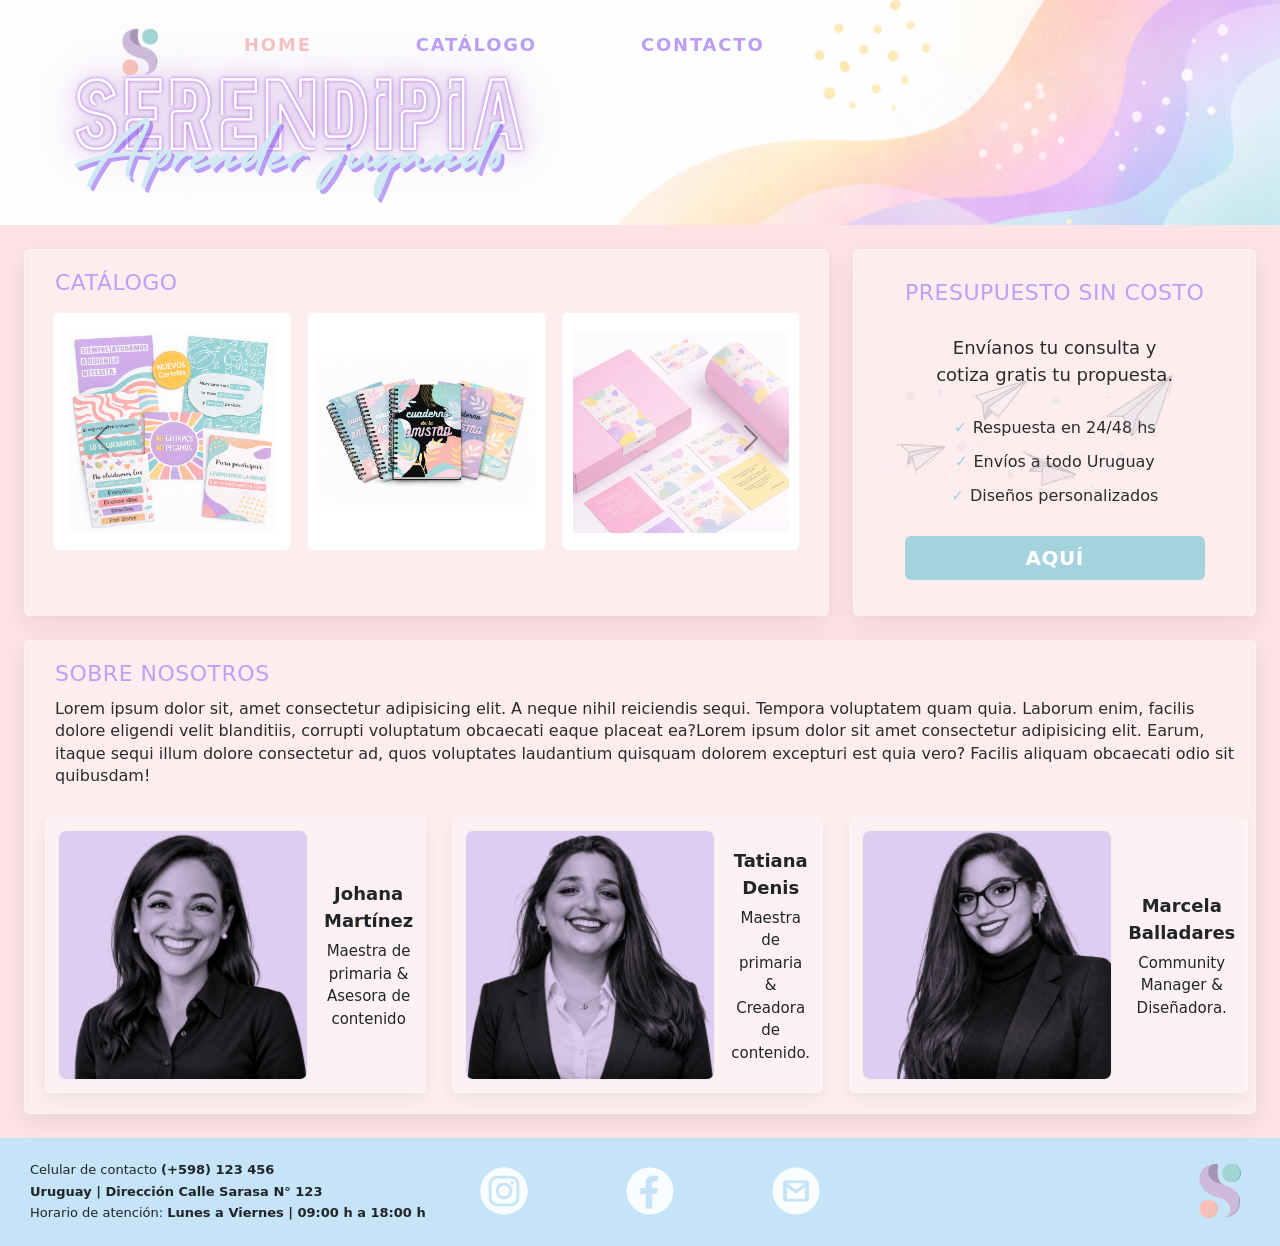
==== index.html @ 5f16ae6e "Primer commit - Index completo" ====
<!DOCTYPE html>
<html lang="es">

<head>
    <meta charset="UTF-8">
    <meta name="viewport" content="width=device-width, initial-scale=1.0">
    <title>Serendipia | Home</title>

    <!-- LINK CSS -->
    <link rel="stylesheet" href="./css/styles.css">

    <!-- BOOSTRAP CSS -->
    <link href="https://cdn.jsdelivr.net/npm/bootstrap@5.3.2/dist/css/bootstrap.min.css" rel="stylesheet">

</head>

<body>
    <!-- HEADER -->
    <header class="header">

        <!-- LOGO + MENU DE NAVEGACIÓN -->
        <div class="header__bar">
            <a class="header__brand" href="index.html">
                <img class="header__logo" src="./img/logoserendipiacolor.png" alt="Logo de Serendipia a color">
            </a>

            <nav class="nav">
                <ul class="nav__list">
                    <li class="nav__item">
                        <a class="nav__link nav__link--active" href="index.html">Home</a>
                    </li>
                    <li class="nav__item">
                        <a class="nav__link" href="./pages/catalogo.html">Catálogo</a>
                    </li>
                    <li class="nav__item">
                        <a class="nav__link" href="./pages/contacto.html">Contacto</a>
                    </li>
                </ul>
            </nav>
        </div>

        <!-- BANNER -->
        <section class="banner">
            <img src="./img/bannerserendipia.png" alt="Imagen de encabezado de Serendipia">
        </section>

    </header>

    <!-- MAIN -->
    <main class="main">

        <!-- SECCIONES HOME -->
        <section class="homeGrid">

            <!-- SECCION 1 - CATALOGO -->
            <section class="card card--catalogo" aria-label="Catálogo">
                <h2 class="card__title">Catálogo</h2>

                <!-- CAROUSEL BOOTSTRAP -->
                <div id="catalogoCarousel" class="carousel slide" data-bs-ride="carousel">

                    <!-- INDICADORES SLIDES -->
                    <div class="carousel-indicators">
                        <button type="button" data-bs-target="#catalogoCarousel" data-bs-slide-to="0" class="active"
                            aria-current="true" aria-label="Slide 1"></button>
                        <button type="button" data-bs-target="#catalogoCarousel" data-bs-slide-to="1"
                            aria-label="Slide 2"></button>
                    </div>

                    <!-- SLIDES -->
                    <div class="carousel-inner">

                        <!-- SLIDE 1 -->
                        <div class="carousel-item active">
                            <div class="row g-3">
                                <div class="col-12 col-md-4">
                                    <div class="catalogoCard">
                                        <img src="./img/productocarteles.png" class="catalogoCard__img"
                                            alt="Carteles reglas del salón">
                                    </div>
                                </div>

                                <div class="col-12 col-md-4">
                                    <div class="catalogoCard">
                                        <img src="./img/productocuadernos.png" class="catalogoCard__img"
                                            alt="Cuadernos de la amistad">
                                    </div>
                                </div>

                                <div class="col-12 col-md-4">
                                    <div class="catalogoCard">
                                        <img src="./img/productopapeleria.png" class="catalogoCard__img"
                                            alt="Papelería personalizada">
                                    </div>
                                </div>
                            </div>
                        </div>

                        <!-- SLIDE 2 -->
                        <div class="carousel-item">
                            <div class="row g-3">
                                <div class="col-12 col-md-4">
                                    <div class="catalogoCard">
                                        <img src="./img/productoalcancia.png" class="catalogoCard__img"
                                            alt="Alcancías personalizadas">
                                    </div>
                                </div>

                                <div class="col-12 col-md-4">
                                    <div class="catalogoCard">
                                        <img src="./img/productodomino.png" class="catalogoCard__img"
                                            alt="Dominó de fracciones">
                                    </div>
                                </div>

                                <div class="col-12 col-md-4">
                                    <div class="catalogoCard">
                                        <img src="./img/productoplanner.png" class="catalogoCard__img"
                                            alt="Planner semanal personalizado">
                                    </div>
                                </div>
                            </div>
                        </div>

                    </div>

                    <!-- FLECHAS -->
                    <button class="carousel-control-prev" type="button" data-bs-target="#catalogoCarousel"
                        data-bs-slide="prev">
                        <span class="carousel-control-prev-icon" aria-hidden="true"></span>
                        <span class="visually-hidden">Anterior</span>
                    </button>

                    <button class="carousel-control-next" type="button" data-bs-target="#catalogoCarousel"
                        data-bs-slide="next">
                        <span class="carousel-control-next-icon" aria-hidden="true"></span>
                        <span class="visually-hidden">Siguiente</span>
                    </button>

                </div>
            </section>

            <!-- SECCION 2 - PRESUPUESTO -->
            <section class="card card--presupuesto" aria-label="Presupuesto sin costo">
                <!-- TITULO DE SECTION Y PRIMER TEXTO -->
                <h2 class="card__title card__title--center">Presupuesto sin costo</h2>
                <p class="presupuesto__text">
                    Envíanos tu consulta y<br> cotiza gratis tu propuesta.
                </p>
                <!-- CHECKLIST DE BENEFICIOS -->
                <ul class="presupuesto__beneficios">
                    <li>Respuesta en 24/48 hs</li>
                    <li>Envíos a todo Uruguay</li>
                    <li>Diseños personalizados</li>
                </ul>

                <a class="btnCard" href="#">AQUÍ</a>
            </section>

            <!-- SECCION 3 - SOBRE NOSOTROS -->
            <section class="card card--sobre" aria-label="Sobre Nosotros">
                <h2 class="card__title">Sobre nosotros</h2>

                <p class="sobre__text">
                    Lorem ipsum dolor sit, amet consectetur adipisicing elit. A neque nihil reiciendis sequi. Tempora voluptatem quam quia. Laborum enim, facilis dolore eligendi velit blanditiis, corrupti voluptatum obcaecati eaque placeat ea?Lorem ipsum dolor sit amet consectetur adipisicing elit. Earum, itaque sequi illum dolore consectetur ad, quos voluptates laudantium quisquam dolorem excepturi est quia vero? Facilis aliquam obcaecati odio sit quibusdam!
                </p>

                <div class="team">

                    <!-- CARD PERSONA N° 1 -->
                    <article class="team__member">
                        <div class="team__top">
                            <div class="team__photo">
                                <img class="team__img" src="./img/foto-joha-color.png" alt="Foto Johana Martínez">
                            </div>
                            <div class="team__info">
                                <div class="team__name">Johana Martínez</div>

                                <div class="team__bio">
                                    Maestra de primaria &<br>Asesora de contenido
                                </div>
                            </div>
                        </div>

                    </article>


                    <!-- CARD PERSONA N° 2 -->
                    <article class="team__member">
                        <div class="team__top">
                            <div class="team__photo">
                                <img class="team__img" src="./img/foto-tati-color.png" alt="Foto Tatiana Denis">
                            </div>
                            <div class="team__info">
                                <div class="team__name">Tatiana Denis</div>
                                <div class="team__bio">
                                    Maestra de primaria &<br>Creadora de contenido.
                                </div>
                            </div>

                        </div>


                    </article>

                    <!-- CARD PERSONA N° 3 -->
                    <article class="team__member">
                        <div class="team__top">
                            <div class="team__photo">
                                <img class="team__img" src="./img/foto-marce-color.png" alt="Foto Marcela Balladares">
                            </div>
                            <div class="team__info">
                                <div class="team__name">Marcela Balladares</div>
                                <div class="team__bio">
                                    Community Manager &<br>Diseñadora.
                                </div>
                            </div>

                        </div>


                    </article>

                </div>
            </section>

        </section>
    </main>

    <!-- FOOTER -->

    <footer class="footer">
        <div class="footer__box">

            <!-- INFO -->
            <div class="footer__info">
                <p class="footer__line">Celular de contacto <strong>(+598) 123 456</strong></p>
                <p class="footer__line"><strong>Uruguay | Dirección Calle Sarasa N° 123</strong></p>
                <p class="footer__line">Horario de atención: <strong>Lunes a Viernes | 09:00 h a 18:00 h</strong></p>
            </div>

            <!-- LOGOS REDES (CENTRO) -->
            <div class="footer__social" aria-label="Redes sociales">
                <!-- INSTAGRAM -->
                <a class="footer__icon" href="https://www.instagram.com/serendipia_art.uy/?hl=es-la" target="_blank" aria-label="Instagram">
                    <img src="./img/logoredes-ig.png" alt="Instagram">
                </a>
                <!-- FACEBOOK -->
                <a class="footer__icon" href="https://www.facebook.com/profile.php?id=61572927813708&locale=es_LA" target="_blank" aria-label="Facebook">
                    <img src="./img/logoredes-fb.png" alt="Facebook">
                </a>
                <!--EMAIL -->
                <a class="footer__icon" href="https://accounts.google.com/v3/signin/identifier?continue=https%3A%2F%2Fmail.google.com%2Fmail%2Fu%2F0%2F&dsh=S-534827807%3A1772737593912787&emr=1&followup=https%3A%2F%2Fmail.google.com%2Fmail%2Fu%2F0%2F&ifkv=ASfE1-oh9R4bppo8j1NmPG-FbDMNKpvaKEikH_8S3-Yq4ZZQvi3bvS82tOVkE8B-ut_WA383IE6o&osid=1&passive=1209600&service=mail&flowName=GlifWebSignIn&flowEntry=ServiceLogin" target="_blank" aria-label="Email">
                    <img src="./img/logoredes-mail.png" alt="Email">
                </a>
            </div>

            <!-- LOGO AL HOME -->
            <a class="footer__home" href="index.html" aria-label="Volver al inicio">
                <img src="./img/logoserendipiacolor.png" alt="Logo de Serendipia">
            </a>

        </div>
    </footer>

    <!-- BOOSTRAP SCRIPT JS-->
    <script src="https://cdn.jsdelivr.net/npm/bootstrap@5.3.2/dist/js/bootstrap.bundle.min.js"></script>
</body>

</html>
---- css/styles.css ----
/* RESET */
* {
  margin: 0;
  padding: 0;
  box-sizing: border-box;
}

/* ------------------------------------------- */
/* HEADER */

.header {
  position: relative;
}

.header__bar {
  position: absolute;
  top: 22px;
  left: 110px;
  z-index: 10;
  background: transparent;
  height: auto;
  padding: 0;
  display: flex;
  align-items: center;
  gap: 40px;
}

/* LOGO */
.header__logo {
  width: 60px;
  height: 60px;
  object-fit: contain;
  display: block;
  transition: transform .2s ease;
}

.header__logo:hover {
  transform: translateY(-2px)
}

/* NAV */
.nav__list {
  list-style: none;
  display: flex;
  align-items: center;
  gap: 100px;
}

.nav__link {
  color: #bb9df4;
  text-decoration: none;
  text-transform: uppercase;
  font-size: 18px;
  font-weight: 750;
  letter-spacing: 0.1em;
  padding: 6px 2px;
}

.nav__link:hover {
  color: #d0e9f3;
}

.nav__link:focus-visible {
  outline: 2px solid #ffffff;
  outline-offset: 4px;
}

.nav__link--active {
  color: #f4c1c1;
}

/* BANNER */
.banner img {
  width: 100%;
  object-fit: contain;
}

/* ------------------------------------------- */
/* MAIN */

.main {
  background: #fde3e6;
  padding: 24px;
}

/* GRID PRINCIPAL (HOME) */
.homeGrid {
  display: grid;
  grid-template-columns: 2fr 1fr;
  grid-template-areas:
    "catalogo presupuesto"
    "sobre    sobre";
  gap: 24px;
  align-items: stretch;
}

/* CARDS */
.homeGrid .card {
  display: flex;
  flex-direction: column;
  background: rgba(255, 255, 255, 0.35);
  backdrop-filter: blur(8px);
  border: 1px solid rgba(255, 255, 255, 0.4);
  border-radius: 6px;
  padding: 20px;
  box-shadow: 0 8px 24px rgba(0, 0, 0, 0.08);
  transition: transform .2s ease, box-shadow .2s ease;
}

.homeGrid .card:hover {
  transform: translateY(-4px);
  box-shadow: 0 12px 28px rgba(0, 0, 0, 0.12);
}

/* AREAS DEL GRID */
.card--catalogo {
  grid-area: catalogo;
}

.card--presupuesto {
  grid-area: presupuesto;
}

.card--sobre {
  grid-area: sobre;
}

/* TITULOS */
.card__title {
  margin: 0;
  padding-left: 10px;
  padding-bottom: 10px;
  min-height: 28px;
  font-size: 22px;
  letter-spacing: 0.5px;
  color: #bd9ff5;
  text-transform: uppercase;
}

.card__title--center {
  text-align: center;
  padding-left: 0;
}

/* ------------------------------------------- */
/* SECCION CATALOGO */

.card--catalogo .carousel {
  padding: 6px 8px 18px;
}

/* CARD BLANCA DE CADA PRODUCTO */
.catalogoCard {
  background: #ffffff;
  border: 1px solid rgba(155, 109, 109, 0.08);
  border-radius: 6px;
  aspect-ratio: 1/1;
  padding: 10px;
  overflow: hidden;
  display: flex;
  align-items: center;
  justify-content: center;
}

.catalogoCard__img {
  width: 100%;
  height: 100%;
  object-fit: contain;
  display: block;
}

/* FLECHAS */
.card--catalogo .carousel-control-prev-icon,
.card--catalogo .carousel-control-next-icon {
  filter: invert(1) grayscale(1);
  opacity: 0.85;
}

/* ------------------------------------------- */
/* SECCION PRESUPUESTO */

/* CONTENEDOR "CARD" PRESUPUESTO */
.card--presupuesto {
  position: relative;
  padding-top: 28px;
  padding-bottom: 28px;
  display: flex;
  flex-direction: column;
  justify-content: space-between;
  align-items: center;
  gap: 18px;
  overflow: hidden;
  z-index: 1;
}

.card--presupuesto::before {
  content: "";
  position: absolute;
  inset: 0;
  background-image: url("../img/planes-presupuesto.png");
  background-repeat: no-repeat;
  background-position: center;
  background-size: 120%;
  opacity: 0.2;
  z-index: 0;
  margin-right: 80px;
}

/* TITULO PRESUPUESTO */
.card--presupuesto .card__title {
  max-width: 300px;
  margin-top: 10px;
}

/* TEXTO PRINCIPAL (p) */
.presupuesto__text {
  text-align: center;
  margin: 0;
  font-size: 18px;
  color: #2b2b2b;
  max-width: 300px;
}

/* BOTÓN "AQUI" */
.btnCard {
  display: flex;
  align-items: center;
  justify-content: center;
  width: 300px;
  max-width: 100%;
  height: 44px;
  margin-bottom: 15px;
  background: #a4d2dd;
  color: #ffffff;
  text-decoration: none;
  border-radius: 6px;
  font-weight: 750;
  font-size: 20px;
  letter-spacing: 0.5px;
}

/* CHECKLIST DE BENEFICIOS */
.presupuesto__beneficios {
  list-style: none;
  padding: 0;
  margin: 0;
  text-align: center;
  max-width: 300px;
}

.presupuesto__beneficios li {
  margin: 10px 0;
  font-size: 16px;
  color: #2b2b2b;
}

.presupuesto__beneficios li::before {
  content: "✓ ";
  color: #a4d2dd;
  font-weight: 800;
}
/* ------------------------------------------- */
/* SECCION SOBRE NOSOTROS */

.sobre__text {
  margin: 0 0 18px 10px;
  color: #2b2b2b;
  line-height: 1.4;
}

.team {
  display: grid;
  grid-template-columns: repeat(3, 1fr);
  gap: 26px;
  margin-top: 12px;
}

.team__member {
  display: grid;
  gap: 10px;
  padding: 12px;
  border-radius: 6px;
  background: rgba(255, 255, 255, 0.25);
  border: 1px solid rgba(255, 255, 255, 0.35);
  box-shadow: 0 6px 16px rgba(0, 0, 0, 0.06) ;
}

/* FILA SUPERIOR */
.team__top {
  display: grid;
  grid-template-columns: 250px 1fr;
  gap: 16px;
  align-items: center;
}

/* CONTENEDOR IMG */
.team__photo {
  width: 250px;
  aspect-ratio: 1 / 1;
  background: rgba(255, 255, 255, 0.85);
  border: 1px solid rgba(0, 0, 0, 0.06);
  border-radius: 8px;
  overflow: hidden;
}

/* IMAGEN */
.team__img {
  width: 100%;
  height: 100%;
  object-fit: cover;
  display: block;
  filter: grayscale(20%);
}

/* CONTENEDOR TEXTOS */
.team__info {
  display: flex;
  flex-direction: column;
  gap: 6px;
}

/* NOMBRE */
.team__name {
  font-size: 18px;
  font-weight: 600;
  text-align:center;
}

/* BIO */
.team__bio {
  font-size: 15px;
  font-weight: 400;
  text-align: center;
}
/* ------------------------------------------- */
/* FOOTER */

.footer{
  background: #c5e4f7;
  padding: 18px 10px 20px;
}

.footer__box {
  margin-left: 20px;
  display: grid;
  grid-template-columns: 1fr auto 1fr;
  align-items: center;
  gap: 20px;
}

/* INFO */
.footer__info{
  justify-self: start;
  display: grid;
  gap: 2px;
  text-align: left;
}

.footer__line{
  margin: 0;
  font-size: 13px;
}

/* REDES */
.footer__social{
  justify-self: center;
  display: flex;
  align-items: center;
  gap: 100px;
}

/* ICONOS DE REDES */
.footer__icon{
  width: 46px;
  height: 46px;
  display: inline-flex;
  align-items: center;
  justify-content: center;
  border-radius: 10px;
  background: transparent;
  transition: transform .2s ease, box-shadow .2s ease;
}

.footer__icon img{
  width: 90px;
  height: 90px;
  object-fit: contain;
  display: block;
  opacity: 0.9;
}

.footer__icon:hover{
  transform: translateY(-2px);
}

/* LOGO SERENDIPIA HOME EN FOOTER */
.footer__home{
  justify-self: end;
  margin-right: 15px;
  display: inline-flex;
  transition: transform .2s ease;
}

.footer__home img{
  width: 70px;
  height: 70px;
  object-fit: contain;
  display: block;
}

.footer__home:hover{
  transform: translateY(-2px);
}

/* ------------------------------------------- */
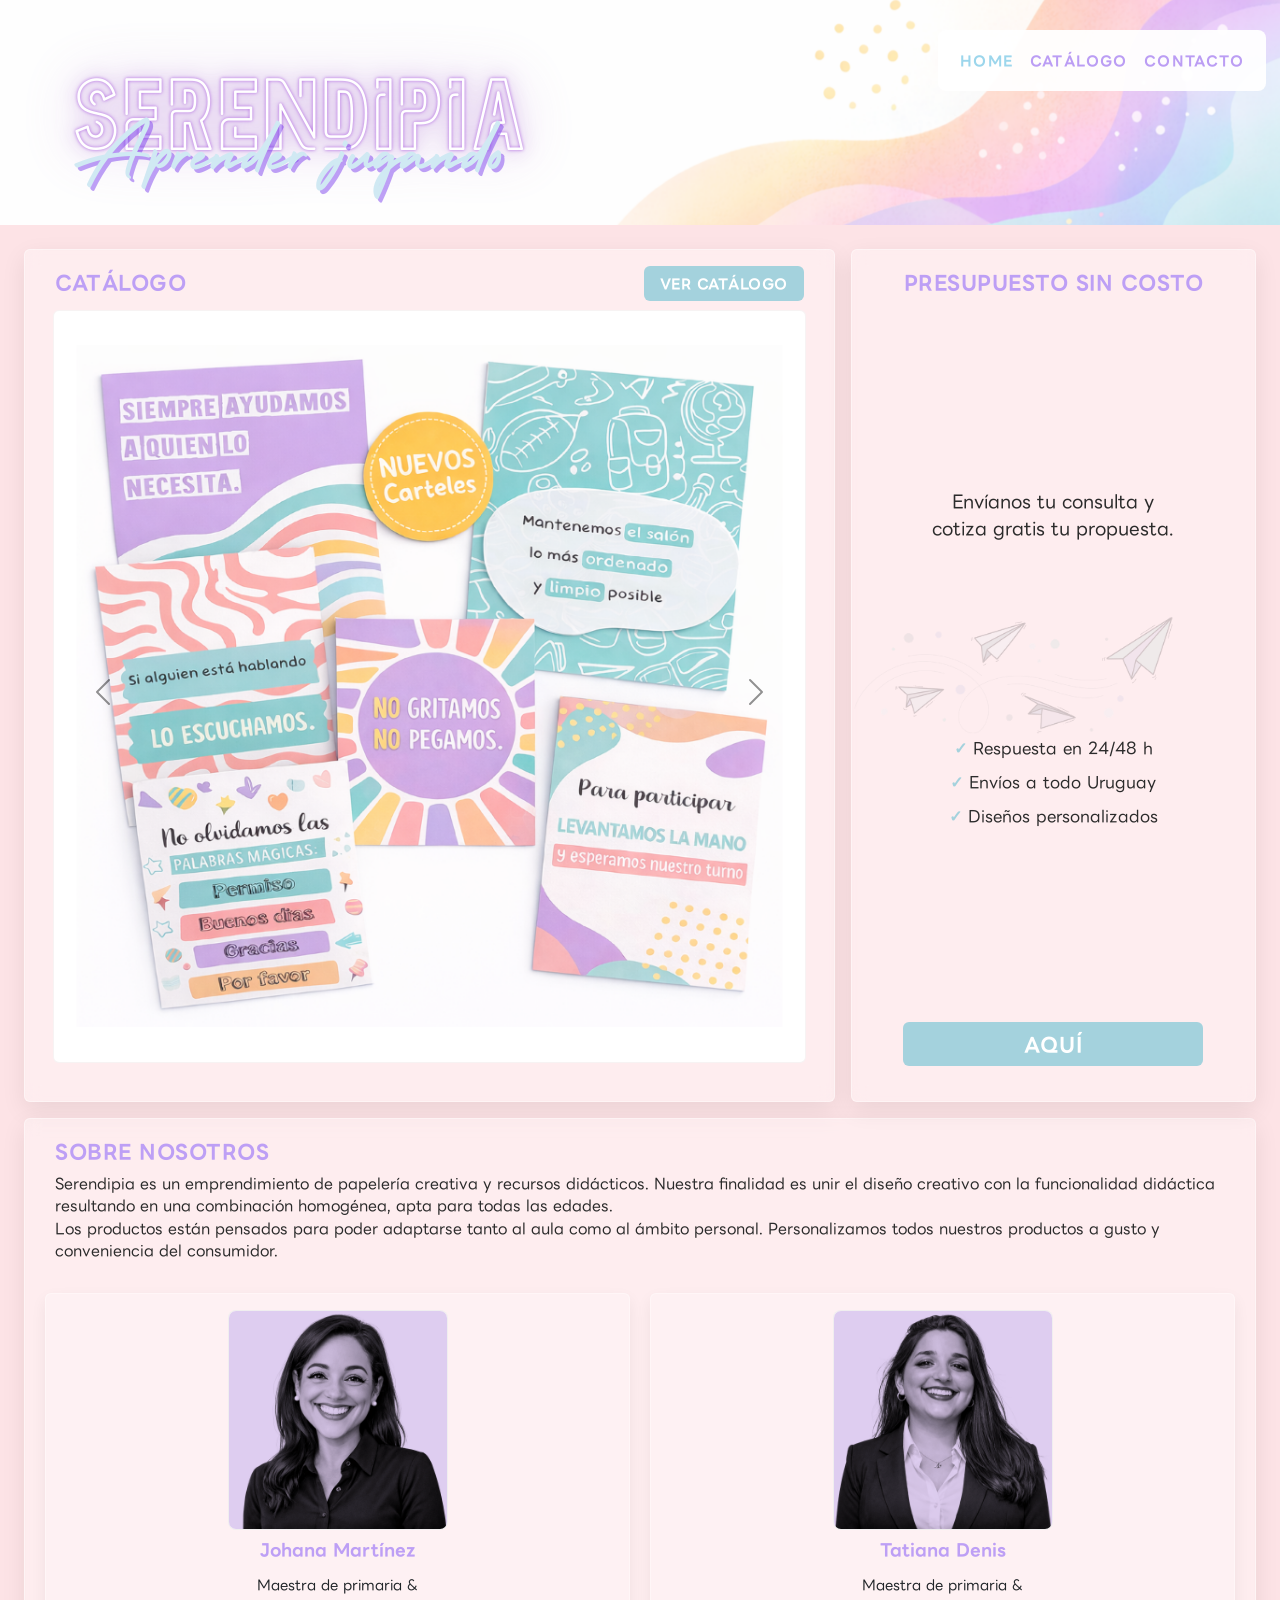
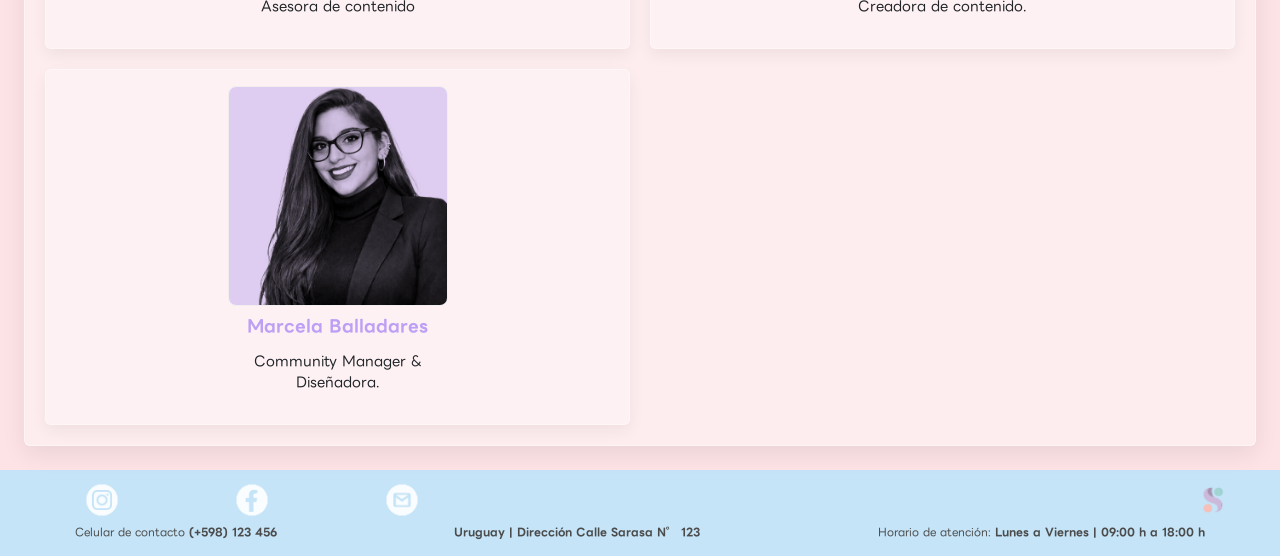
==== commit f261490c: "avance pre entrega 2 - responsive pendiente de ajustes mobile" ====
--- a/index.html
+++ b/index.html
@@ -12,35 +12,53 @@
     <!-- BOOSTRAP CSS -->
     <link href="https://cdn.jsdelivr.net/npm/bootstrap@5.3.2/dist/css/bootstrap.min.css" rel="stylesheet">
 
+    <!-- LINK FUENTE PERSONALIZADA -->
+    <link rel="preconnect" href="https://fonts.googleapis.com">
+    <link rel="preconnect" href="https://fonts.gstatic.com" crossorigin>
+    <link href="https://fonts.googleapis.com/css2?family=LINE+Seed+JP:wght@100;400;700;800&display=swap"
+        rel="stylesheet">
+
 </head>
 
 <body>
     <!-- HEADER -->
     <header class="header">
 
-        <!-- LOGO + MENU DE NAVEGACIÓN -->
+        <!-- LOGO + MENU DE NAVEGACIÓN (BOOTSTRAP) -->
         <div class="header__bar">
             <a class="header__brand" href="index.html">
                 <img class="header__logo" src="./img/logoserendipiacolor.png" alt="Logo de Serendipia a color">
             </a>
 
-            <nav class="nav">
-                <ul class="nav__list">
-                    <li class="nav__item">
-                        <a class="nav__link nav__link--active" href="index.html">Home</a>
-                    </li>
-                    <li class="nav__item">
-                        <a class="nav__link" href="./pages/catalogo.html">Catálogo</a>
-                    </li>
-                    <li class="nav__item">
-                        <a class="nav__link" href="./pages/contacto.html">Contacto</a>
-                    </li>
-                </ul>
+            <nav class="navbar navbar-expand-lg header__navbar">
+                <div class="container-fluid header__navWrap">
+                    <button class="navbar-toggler header__toggler" type="button" data-bs-toggle="collapse"
+                        data-bs-target="#mainNav" aria-controls="mainNav" aria-expanded="false"
+                        aria-label="Abrir menú de navegación">
+                        <span class="navbar-toggler-icon"></span>
+                    </button>
+
+                    <div class="collapse navbar-collapse header__collapse" id="mainNav">
+                        <ul class="navbar-nav ms-auto header__menu">
+                            <li class="nav-item">
+                                <a id="activeLink" class="nav-link active header__link" aria-current="Home"
+                                    href="index.html">Home</a>
+                            </li>
+                            <li class="nav-item">
+                                <a class="nav-link header__link" href="./pages/catalogo.html">Catálogo</a>
+                            </li>
+                            <li class="nav-item">
+                                <a class="nav-link header__link" href="./pages/contacto.html">Contacto</a>
+                            </li>
+                        </ul>
+                    </div>
+                </div>
             </nav>
         </div>
 
         <!-- BANNER -->
         <section class="banner">
+            <h1 class="visually-hidden">Serendipia - Papelería creativa y recursos didácticos</h1>
             <img src="./img/bannerserendipia.png" alt="Imagen de encabezado de Serendipia">
         </section>
 
@@ -53,7 +71,7 @@
         <section class="homeGrid">
 
             <!-- SECCION 1 - CATALOGO -->
-            <section class="card card--catalogo" aria-label="Catálogo">
+            <div class="card card--catalogo" aria-label="Catálogo">
                 <h2 class="card__title">Catálogo</h2>
 
                 <!-- CAROUSEL BOOTSTRAP -->
@@ -138,10 +156,13 @@
                     </button>
 
                 </div>
-            </section>
+
+                <!-- BTN "VER CATALOGO" -->
+                <a id="btnCatalogo" class="btnCard btnCard--catalogo" href="pages/catalogo.html">VER CATÁLOGO</a>
+            </div>
 
             <!-- SECCION 2 - PRESUPUESTO -->
-            <section class="card card--presupuesto" aria-label="Presupuesto sin costo">
+            <div class="card card--presupuesto" aria-label="Presupuesto sin costo">
                 <!-- TITULO DE SECTION Y PRIMER TEXTO -->
                 <h2 class="card__title card__title--center">Presupuesto sin costo</h2>
                 <p class="presupuesto__text">
@@ -149,20 +170,23 @@
                 </p>
                 <!-- CHECKLIST DE BENEFICIOS -->
                 <ul class="presupuesto__beneficios">
-                    <li>Respuesta en 24/48 hs</li>
+                    <li>Respuesta en 24/48 h</li>
                     <li>Envíos a todo Uruguay</li>
                     <li>Diseños personalizados</li>
                 </ul>
 
-                <a class="btnCard" href="#">AQUÍ</a>
-            </section>
+                <a class="btnCard" href="./pages/contacto.html">AQUÍ</a>
+            </div>
 
             <!-- SECCION 3 - SOBRE NOSOTROS -->
-            <section class="card card--sobre" aria-label="Sobre Nosotros">
+            <div class="card card--sobre" aria-label="Sobre Nosotros">
                 <h2 class="card__title">Sobre nosotros</h2>
 
                 <p class="sobre__text">
-                    Lorem ipsum dolor sit, amet consectetur adipisicing elit. A neque nihil reiciendis sequi. Tempora voluptatem quam quia. Laborum enim, facilis dolore eligendi velit blanditiis, corrupti voluptatum obcaecati eaque placeat ea?Lorem ipsum dolor sit amet consectetur adipisicing elit. Earum, itaque sequi illum dolore consectetur ad, quos voluptates laudantium quisquam dolorem excepturi est quia vero? Facilis aliquam obcaecati odio sit quibusdam!
+                    Serendipia es un emprendimiento de papelería creativa y recursos didácticos. Nuestra finalidad es
+                    unir el diseño creativo con la funcionalidad didáctica resultando en una combinación homogénea, apta
+                    para todas las edades.<br> Los productos están pensados para poder adaptarse tanto al aula como al
+                    ámbito personal. Personalizamos todos nuestros productos a gusto y conveniencia del consumidor.
                 </p>
 
                 <div class="team">
@@ -171,17 +195,15 @@
                     <article class="team__member">
                         <div class="team__top">
                             <div class="team__photo">
-                                <img class="team__img" src="./img/foto-joha-color.png" alt="Foto Johana Martínez">
+                                <img class="team__img" src="./img/foto-joha-color.png"
+                                    alt="Foto retrato de Johana Martínez">
                             </div>
                             <div class="team__info">
-                                <div class="team__name">Johana Martínez</div>
-
-                                <div class="team__bio">
-                                    Maestra de primaria &<br>Asesora de contenido
-                                </div>
-                            </div>
-                        </div>
-
+                                <h3 class="team__name">Johana Martínez</h3>
+
+                                <p class="team__bio">Maestra de primaria &<br>Asesora de contenido</p>
+                            </div>
+                        </div>
                     </article>
 
 
@@ -189,40 +211,36 @@
                     <article class="team__member">
                         <div class="team__top">
                             <div class="team__photo">
-                                <img class="team__img" src="./img/foto-tati-color.png" alt="Foto Tatiana Denis">
+                                <img class="team__img" src="./img/foto-tati-color.png"
+                                    alt="Foto retrato de Tatiana Denis">
                             </div>
                             <div class="team__info">
-                                <div class="team__name">Tatiana Denis</div>
-                                <div class="team__bio">
+                                <h3 class="team__name">Tatiana Denis</h3>
+                                <p class="team__bio">
                                     Maestra de primaria &<br>Creadora de contenido.
-                                </div>
-                            </div>
-
-                        </div>
-
-
+                                </p>
+                            </div>
+
+                        </div>
                     </article>
 
                     <!-- CARD PERSONA N° 3 -->
                     <article class="team__member">
                         <div class="team__top">
                             <div class="team__photo">
-                                <img class="team__img" src="./img/foto-marce-color.png" alt="Foto Marcela Balladares">
+                                <img class="team__img" src="./img/foto-marce-color.png"
+                                    alt="Foto retrato de Marcela Balladares">
                             </div>
                             <div class="team__info">
-                                <div class="team__name">Marcela Balladares</div>
-                                <div class="team__bio">
+                                <h3 class="team__name">Marcela Balladares</h3>
+                                <p class="team__bio">
                                     Community Manager &<br>Diseñadora.
-                                </div>
-                            </div>
-
-                        </div>
-
-
+                                </p>
+                            </div>
+                        </div>
                     </article>
-
                 </div>
-            </section>
+            </div>
 
         </section>
     </main>
@@ -240,20 +258,23 @@
             </div>
 
             <!-- LOGOS REDES (CENTRO) -->
-            <div class="footer__social" aria-label="Redes sociales">
+            <nav class="footer__social" aria-label="Redes sociales">
                 <!-- INSTAGRAM -->
-                <a class="footer__icon" href="https://www.instagram.com/serendipia_art.uy/?hl=es-la" target="_blank" aria-label="Instagram">
-                    <img src="./img/logoredes-ig.png" alt="Instagram">
+                <a class="footer__icon" href="https://www.instagram.com/serendipia_art.uy/?hl=es-la" target="_blank"
+                    aria-label="Instagram">
+                    <img src="./img/logoredes-ig.png" alt="Icono de Instagram">
                 </a>
                 <!-- FACEBOOK -->
-                <a class="footer__icon" href="https://www.facebook.com/profile.php?id=61572927813708&locale=es_LA" target="_blank" aria-label="Facebook">
-                    <img src="./img/logoredes-fb.png" alt="Facebook">
+                <a class="footer__icon" href="https://www.facebook.com/profile.php?id=61572927813708&locale=es_LA"
+                    target="_blank" aria-label="Facebook">
+                    <img src="./img/logoredes-fb.png" alt=" Icono de Facebook">
                 </a>
                 <!--EMAIL -->
-                <a class="footer__icon" href="https://accounts.google.com/v3/signin/identifier?continue=https%3A%2F%2Fmail.google.com%2Fmail%2Fu%2F0%2F&dsh=S-534827807%3A1772737593912787&emr=1&followup=https%3A%2F%2Fmail.google.com%2Fmail%2Fu%2F0%2F&ifkv=ASfE1-oh9R4bppo8j1NmPG-FbDMNKpvaKEikH_8S3-Yq4ZZQvi3bvS82tOVkE8B-ut_WA383IE6o&osid=1&passive=1209600&service=mail&flowName=GlifWebSignIn&flowEntry=ServiceLogin" target="_blank" aria-label="Email">
-                    <img src="./img/logoredes-mail.png" alt="Email">
+                <a class="footer__icon" href="mailto:marcelaballadares96@gmail.com"
+                    aria-label="Enviar email a Serendipia">
+                    <img src="./img/logoredes-mail.png" alt="Icono de Email">
                 </a>
-            </div>
+            </nav>
 
             <!-- LOGO AL HOME -->
             <a class="footer__home" href="index.html" aria-label="Volver al inicio">
--- a/css/styles.css
+++ b/css/styles.css
@@ -7,6 +7,7 @@
 
 /* ------------------------------------------- */
 /* HEADER */
+/* ------------------------------------------- */
 
 .header {
   position: relative;
@@ -18,11 +19,9 @@
   left: 110px;
   z-index: 10;
   background: transparent;
-  height: auto;
-  padding: 0;
   display: flex;
   align-items: center;
-  gap: 40px;
+  gap: 50px;
 }
 
 /* LOGO */
@@ -35,48 +34,46 @@
 }
 
 .header__logo:hover {
-  transform: translateY(-2px)
-}
-
-/* NAV */
-.nav__list {
-  list-style: none;
+  transform: translateY(-2px);
+}
+
+/* LINKS DEL NAVBAR (MODIFICA BOOTSTRAP) */
+
+.header__menu {
   display: flex;
   align-items: center;
-  gap: 100px;
-}
-
-.nav__link {
+  gap: 60px;
+}
+
+.header__menu .nav-link {
   color: #bb9df4;
-  text-decoration: none;
   text-transform: uppercase;
+  font-family: "LINE Seed JP", sans-serif;
   font-size: 18px;
-  font-weight: 750;
-  letter-spacing: 0.1em;
+  font-weight: 700;
+  letter-spacing: 0.2em;
   padding: 6px 2px;
 }
 
-.nav__link:hover {
+.header__menu .nav-link:hover {
   color: #d0e9f3;
 }
 
-.nav__link:focus-visible {
-  outline: 2px solid #ffffff;
-  outline-offset: 4px;
-}
-
-.nav__link--active {
-  color: #f4c1c1;
+/* LINK ACTIVO */
+#activeLink {
+  color: #9cd6ec;
 }
 
 /* BANNER */
 .banner img {
+  display: block;
   width: 100%;
-  object-fit: contain;
+  height: auto;
 }
 
 /* ------------------------------------------- */
 /* MAIN */
+/* ------------------------------------------- */
 
 .main {
   background: #fde3e6;
@@ -115,6 +112,7 @@
 /* AREAS DEL GRID */
 .card--catalogo {
   grid-area: catalogo;
+  position: relative;
 }
 
 .card--presupuesto {
@@ -131,7 +129,9 @@
   padding-left: 10px;
   padding-bottom: 10px;
   min-height: 28px;
-  font-size: 22px;
+  font-family: "LINE Seed JP", sans-serif;
+  font-size: 20px;
+  font-weight: 700;
   letter-spacing: 0.5px;
   color: #bd9ff5;
   text-transform: uppercase;
@@ -142,8 +142,21 @@
   padding-left: 0;
 }
 
-/* ------------------------------------------- */
-/* SECCION CATALOGO */
+/* BTN "VER CATÁLOGO */
+#btnCatalogo {
+  position: absolute;
+  top: 16px;
+  right: 30px;
+  width: fit-content;
+  height: auto;
+  padding: 7px 16px;
+  font-family: "LINE Seed JP", sans-serif;
+  font-size: 14px;
+  font-weight: 600;
+}
+
+/* ------------------------------------------- */
+/* SECCION CATALOGO/CARROUSEL (HOME) */
 
 .card--catalogo .carousel {
   padding: 6px 8px 18px;
@@ -178,11 +191,12 @@
 
 /* ------------------------------------------- */
 /* SECCION PRESUPUESTO */
+/* ------------------------------------------- */
 
 /* CONTENEDOR "CARD" PRESUPUESTO */
 .card--presupuesto {
   position: relative;
-  padding-top: 28px;
+  padding-top: 18px;
   padding-bottom: 28px;
   display: flex;
   flex-direction: column;
@@ -204,18 +218,25 @@
   opacity: 0.2;
   z-index: 0;
   margin-right: 80px;
+  pointer-events: none;
+}
+
+/* ARREGLO PARA CLICKEAR BOTON "AQUÍ" */
+.card--presupuesto>* {
+  position: relative;
+  z-index: 1;
 }
 
 /* TITULO PRESUPUESTO */
 .card--presupuesto .card__title {
   max-width: 300px;
-  margin-top: 10px;
 }
 
 /* TEXTO PRINCIPAL (p) */
 .presupuesto__text {
   text-align: center;
   margin: 0;
+  font-family: "LINE Seed JP", sans-serif;
   font-size: 18px;
   color: #2b2b2b;
   max-width: 300px;
@@ -234,7 +255,8 @@
   color: #ffffff;
   text-decoration: none;
   border-radius: 6px;
-  font-weight: 750;
+  font-family: "LINE Seed JP", sans-serif;
+  font-weight: 700;
   font-size: 20px;
   letter-spacing: 0.5px;
 }
@@ -250,6 +272,7 @@
 
 .presupuesto__beneficios li {
   margin: 10px 0;
+  font-family: "LINE Seed JP", sans-serif;
   font-size: 16px;
   color: #2b2b2b;
 }
@@ -259,13 +282,17 @@
   color: #a4d2dd;
   font-weight: 800;
 }
+
 /* ------------------------------------------- */
 /* SECCION SOBRE NOSOTROS */
+/* ------------------------------------------- */
 
 .sobre__text {
   margin: 0 0 18px 10px;
   color: #2b2b2b;
-  line-height: 1.4;
+  font-family: "LINE Seed JP", sans-serif;
+  font-size: 15px;
+  font-weight: 400;
 }
 
 .team {
@@ -282,7 +309,7 @@
   border-radius: 6px;
   background: rgba(255, 255, 255, 0.25);
   border: 1px solid rgba(255, 255, 255, 0.35);
-  box-shadow: 0 6px 16px rgba(0, 0, 0, 0.06) ;
+  box-shadow: 0 6px 16px rgba(0, 0, 0, 0.06);
 }
 
 /* FILA SUPERIOR */
@@ -321,21 +348,26 @@
 
 /* NOMBRE */
 .team__name {
+  font-family: "LINE Seed JP", sans-serif;
   font-size: 18px;
   font-weight: 600;
-  text-align:center;
+  text-align: center;
+  color: #bd9ff5;
 }
 
 /* BIO */
 .team__bio {
-  font-size: 15px;
+  font-family: "LINE Seed JP", sans-serif;
+  font-size: 14px;
   font-weight: 400;
   text-align: center;
 }
+
 /* ------------------------------------------- */
 /* FOOTER */
-
-.footer{
+/* ------------------------------------------- */
+
+.footer {
   background: #c5e4f7;
   padding: 18px 10px 20px;
 }
@@ -349,20 +381,22 @@
 }
 
 /* INFO */
-.footer__info{
+.footer__info {
   justify-self: start;
   display: grid;
   gap: 2px;
   text-align: left;
-}
-
-.footer__line{
+  font-family: "LINE Seed JP", sans-serif;
+  color: #4b4b4b;
+}
+
+.footer__line {
   margin: 0;
   font-size: 13px;
 }
 
 /* REDES */
-.footer__social{
+.footer__social {
   justify-self: center;
   display: flex;
   align-items: center;
@@ -370,7 +404,7 @@
 }
 
 /* ICONOS DE REDES */
-.footer__icon{
+.footer__icon {
   width: 46px;
   height: 46px;
   display: inline-flex;
@@ -381,7 +415,7 @@
   transition: transform .2s ease, box-shadow .2s ease;
 }
 
-.footer__icon img{
+.footer__icon img {
   width: 90px;
   height: 90px;
   object-fit: contain;
@@ -389,27 +423,985 @@
   opacity: 0.9;
 }
 
-.footer__icon:hover{
+.footer__icon:hover {
   transform: translateY(-2px);
 }
 
 /* LOGO SERENDIPIA HOME EN FOOTER */
-.footer__home{
+.footer__home {
   justify-self: end;
   margin-right: 15px;
   display: inline-flex;
   transition: transform .2s ease;
 }
 
-.footer__home img{
+.footer__home img {
   width: 70px;
   height: 70px;
   object-fit: contain;
   display: block;
 }
 
-.footer__home:hover{
+.footer__home:hover {
   transform: translateY(-2px);
 }
 
-/* ------------------------------------------- */+/* ------------------------------------------- */
+/* PAGINA CATALOGO */
+/* ------------------------------------------- */
+
+/* ENCABEZADO DEL CATÁLOGO (H1 + P) */
+.catalogoHead {
+  margin: 6px auto 18px;
+  padding: 22px;
+  background: rgba(255, 255, 255, 0.35);
+  backdrop-filter: blur(8px);
+  border: 1px solid rgba(255, 255, 255, 0.4);
+  border-radius: 6px;
+  box-shadow: 0 8px 24px rgba(0, 0, 0, 0.08);
+}
+
+.catalogoHead__title {
+  margin: 0 0 6px;
+  color: #bd9ff5;
+  text-transform: uppercase;
+  letter-spacing: 0.5px;
+  font-family: "LINE Seed JP", sans-serif;
+  font-weight: 600;
+  font-size: 26px;
+  padding-left: 10px;
+}
+
+.catalogoHead__subtitle {
+  margin: 0;
+  color: #2b2b2b;
+  opacity: 0.85;
+  font-family: "LINE Seed JP", sans-serif;
+  font-size: 16px;
+  padding-left: 10px;
+}
+
+/* FILTROS DE BOOSTRAP / ACORDIÓN */
+
+/* CONTENEDOR CARD */
+.catalogoFilters {
+  margin: 0 auto 18px;
+  background: rgba(255, 255, 255, 0.35);
+  backdrop-filter: blur(8px);
+  border: 1px solid rgba(255, 255, 255, 0.4);
+  border-radius: 6px;
+  box-shadow: 0 8px 24px rgba(0, 0, 0, 0.08);
+  overflow: hidden;
+}
+
+/* FILTROS DE ACORDION */
+.catalogoFilters .accordion-item {
+  border: 0;
+  background: transparent;
+  font-family: "LINE Seed JP", sans-serif;
+}
+
+/* SUBTITULO ACORDION CERRADO */
+.catalogoFilters .accordion-button {
+  background: rgba(255, 255, 255, 0.45);
+  color: #4b4b4b;
+  font-weight: 700;
+  margin-left: 8px;
+}
+
+/* SUBITUTLO ACORDION ABIERTO */
+.catalogoFilters .accordion-button:not(.collapsed) {
+  background: rgba(255, 255, 255, 0.55);
+  color: #bb9df4;
+  font-family: "LINE Seed JP", sans-serif;
+}
+
+.catalogoFilters .accordion-button:focus {
+  box-shadow: none;
+  outline: 2px solid rgba(187, 157, 244, 0.35);
+  outline-offset: 2px;
+}
+
+.catalogoFilters .accordion-body {
+  background: rgba(255, 255, 255, 0.25);
+}
+
+/* ------------------------------------------- */
+/* GRID DE PRODUCTOS / CATÁLOGO */
+
+.catalogoGrid {
+  display: grid;
+  grid-template-columns: repeat(2, 1fr);
+  gap: 24px;
+  align-items: stretch;
+}
+
+/* CONTENEDOR CARD PRODUCTOS */
+.catalogoItem {
+  display: grid;
+  grid-template-columns: 280px 1fr;
+  gap: 18px;
+  padding: 18px;
+  background: rgba(255, 255, 255, 0.35);
+  backdrop-filter: blur(8px);
+  border: 1px solid rgba(255, 255, 255, 0.4);
+  border-radius: 6px;
+  box-shadow: 0 8px 24px rgba(0, 0, 0, 0.08);
+  transition: transform .2s ease, box-shadow .2s ease;
+}
+
+.catalogoItem:hover {
+  transform: translateY(-4px);
+  box-shadow: 0 12px 28px rgba(0, 0, 0, 0.12);
+}
+
+/* CAJA IMAGEN */
+.catalogoItem__imgBox {
+  background: #ffffff;
+  border: 1px solid rgba(155, 109, 109, 0.08);
+  border-radius: 6px;
+  aspect-ratio: 1 / 1;
+  overflow: hidden;
+  display: flex;
+  align-items: center;
+  justify-content: center;
+  max-width: 300px;
+}
+
+.catalogoItem__img {
+  width: 100%;
+  height: 100%;
+  object-fit: cover
+}
+
+/* CONTENIDO */
+.catalogoItem__content {
+  display: flex;
+  flex-direction: column;
+  gap: 10px;
+  height: 100%;
+}
+
+/* TITULOS DE PRODUCTOS */
+.catalogoItem__title {
+  margin-top: 5px;
+  color: #4b4b4b;
+  text-transform: uppercase;
+  font-family: "LINE Seed JP", sans-serif;
+  font-size: 18px;
+  font-weight: 600;
+  letter-spacing: 0.4px;
+}
+
+/* TEXTO DESCRIPCION DE PRODUCTOS */
+.catalogoItem__text {
+  color: #4b4b4b;
+  line-height: 1.4;
+  font-family: "LINE Seed JP", sans-serif;
+  font-size: 16px;
+  font-weight: 400;
+}
+
+/* BOTÓN "VER PRODUCTO" */
+.catalogoItem__bottom {
+  margin-top: auto;
+  display: flex;
+  align-items: center;
+  justify-content: space-between;
+  gap: 12px;
+}
+
+.catalogoItem__btn {
+  display: inline-flex;
+  align-items: center;
+  justify-content: center;
+  min-width: 160px;
+  height: 38px;
+  padding: 0 14px;
+  text-decoration: none;
+  border-radius: 6px;
+  background: #a4d2dd;
+  font-family: "LINE Seed JP", sans-serif;
+  color: #ffffff;
+  font-weight: 700;
+  text-transform: uppercase;
+  font-size: 12px;
+  letter-spacing: 0.4px;
+  transition: transform .2s ease, filter .2s ease;
+}
+
+.catalogoItem__btn:hover {
+  transform: translateY(-2px);
+  filter: brightness(0.98);
+}
+
+/* PRECIO PRODUCTOS */
+.catalogoItem__price {
+  font-family: "LINE Seed JP", sans-serif;
+  font-weight: 800;
+  color: #bb9df4;
+  font-size: 20px;
+  padding-right: 20px;
+}
+
+/* ------------------------------------------- */
+/* PRODUCTOS DESTACADOS 2026 */
+/* ------------------------------------------- */
+
+.destacados {
+  margin: 24px auto 0;
+  padding: 20px;
+  background: rgba(255, 255, 255, 0.35);
+  backdrop-filter: blur(8px);
+  border-radius: 6px;
+  box-shadow: 0 8px 24px rgba(0, 0, 0, 0.08);
+}
+
+/* TITULO DE SECCION DESTACADOS */
+.destacados__title {
+  padding-left: 10px;
+  font-family: "LINE Seed JP", sans-serif;
+  font-size: 20px;
+  font-weight: 800;
+  letter-spacing: 0.5px;
+  color: #bb9df4;
+  text-transform: uppercase;
+}
+
+/* TEXTO EN DESTACADOS */
+.destacados__text {
+  padding-left: 10px;
+  color: #4b4b4b;
+  font-family: "LINE Seed JP", sans-serif;
+  font-size: 14px;
+}
+
+/* GRID PARA VIDEOS */
+.destacados__grid {
+  display: grid;
+  grid-template-columns: repeat(5, 1fr);
+  column-gap: 60px;
+  row-gap: 20px;
+  align-items: stretch;
+  justify-items: center;
+}
+
+/* CARD DE VIDEOS */
+.destacados__card {
+  max-width: 300px;
+  margin: 0 auto;
+  background: rgba(255, 255, 255, 0.35);
+  border-radius: 6px;
+  overflow: hidden;
+  box-shadow: 0 6px 16px rgba(0, 0, 0, 0.06);
+  transition: transform .2s ease, box-shadow .2s ease;
+}
+
+.destacados__card:hover {
+  transform: translateY(-3px);
+  box-shadow: 0 10px 22px rgba(0, 0, 0, 0.10);
+}
+
+/* VIDEOS*/
+.destacados__video {
+  width: 100%;
+  aspect-ratio: 9 / 16;
+  object-fit: contain;
+  display: block;
+}
+
+/* ------------------------------------------- */
+/* PAGINA CONTACTO */
+/* ------------------------------------------- */
+
+/* ENCABEZADO DE PÁGINA CONTACTO */
+.contactoHead {
+  margin: 6px auto 18px;
+  padding: 22px;
+  background: rgba(255, 255, 255, 0.35);
+  backdrop-filter: blur(8px);
+  border: 1px solid rgba(255, 255, 255, 0.4);
+  border-radius: 6px;
+  box-shadow: 0 8px 24px rgba(0, 0, 0, 0.08);
+}
+
+.contactoHead__title {
+  margin: 0 0 6px;
+  color: #bd9ff5;
+  text-transform: uppercase;
+  letter-spacing: 0.5px;
+  font-family: "LINE Seed JP", sans-serif;
+  font-weight: 700;
+  font-size: 26px;
+  padding-left: 10px;
+}
+
+.contactoHead__subtitle {
+  margin: 0;
+  color: #4b4b4b;
+  font-family: "LINE Seed JP", sans-serif;
+  font-size: 16px;
+  padding-left: 10px;
+}
+
+/* ------------------------------------------- */
+/* LAYOUT 2 COLUMNAS (FORM + MAPA) */
+
+.contactoLayout {
+  display: grid;
+  grid-template-columns: 2fr 1fr;
+  gap: 20px;
+  align-items: stretch;
+  margin: 0 auto 18px;
+}
+
+/* CONTENEDOR DEL GRID */
+.contactoLayout__col {
+  min-width: 0;
+}
+
+/* ------------------------------------------- */
+/* FORMULARIO / CONTACTO */
+
+.contactoForm {
+  height: 100%;
+  margin: 0;
+  padding: 20px;
+  background: rgba(255, 255, 255, 0.35);
+  backdrop-filter: blur(8px);
+  border: 1px solid rgba(255, 255, 255, 0.4);
+  border-radius: 6px;
+  box-shadow: 0 8px 24px rgba(0, 0, 0, 0.08);
+}
+
+.contactoForm__title {
+  margin: 0 0 12px;
+  padding-left: 20px;
+  font-family: "LINE Seed JP", sans-serif;
+  font-size: 16px;
+  font-weight: 800;
+  letter-spacing: 0.5px;
+  color: #9cd6ec;
+  text-transform: uppercase;
+}
+
+.contactoForm__box {
+  background: rgba(255, 255, 255, 0.25);
+  border: 1px solid rgba(255, 255, 255, 0.35);
+  border-radius: 6px;
+  padding: 18px;
+}
+
+.contactoForm__label {
+  font-family: "LINE Seed JP", sans-serif;
+  font-weight: 600;
+  font-size: 14px;
+  color: #4b4b4b;
+}
+
+.contactoForm__btn {
+  border-radius: 6px;
+  font-weight: 800;
+  letter-spacing: 0.4px;
+}
+
+#btn__send {
+  font-family: "LINE Seed JP", sans-serif;
+  background: #bd9ff5;
+  border-color: #bd9ff5;
+}
+
+#btn__send:hover {
+  filter: brightness(0.90);
+}
+
+#btn__send:active {
+  transform: scale(0.97);
+  filter: brightness(0.85);
+}
+
+.contactoForm__btn--reset {
+  border-color: rgba(0, 0, 0, 0.25);
+  font-family: "LINE Seed JP", sans-serif;
+}
+
+/* ------------------------------------------- */
+/* "DONDE ENCONTRARNOS" - MAPA / CONTACTO */
+
+.ubicacion {
+  height: 100%;
+  margin: 0;
+  padding: 20px;
+  background: rgba(255, 255, 255, 0.35);
+  backdrop-filter: blur(8px);
+  border: 1px solid rgba(255, 255, 255, 0.4);
+  border-radius: 6px;
+  box-shadow: 0 8px 24px rgba(0, 0, 0, 0.08);
+  display: flex;
+  flex-direction: column;
+}
+
+.ubicacion__title {
+  margin: 0 0 12px;
+  font-family: "LINE Seed JP", sans-serif;
+  font-size: 16px;
+  font-weight: 800;
+  letter-spacing: 0.5px;
+  color: #9cd6ec;
+  text-transform: uppercase;
+}
+
+.ubicacion__mapBox {
+  border-radius: 6px;
+  overflow: hidden;
+  border: 1px solid rgba(255, 255, 255, 0.35);
+  background: #ffffff;
+  flex: 1;
+  min-height: 360px;
+}
+
+.ubicacion__map {
+  width: 100%;
+  height: 100%;
+  border: 0;
+  display: block;
+}
+
+/* ------------------------------------------- */
+/* RESPONSIVE - TABLET Y MOBILE*/
+/* ------------------------------------------- */
+
+/* MQ HEADER / NAV / BANNER */
+/* TABLET */
+
+@media (min-width: 768px) and (max-width: 1439px) {
+  .header__bar {
+    top: 14px;
+    left: 14px;
+    right: 14px;
+    justify-content: space-between;
+    align-items: flex-start;
+    gap: 0;
+  }
+
+  .header__logo {
+    display: none;
+  }
+
+  .header__navWrap {
+    padding: 0;
+    position: relative;
+  }
+
+  .header__toggler {
+    padding: 5px 8px;
+    background: rgba(255, 255, 255, 0.8);
+    border: 0;
+    border-radius: 6px;
+  }
+
+  .header__toggler:focus {
+    box-shadow: none;
+    outline: 2px solid rgba(187, 157, 244, 0.4);
+    outline-offset: 2px;
+  }
+
+  .header__toggler .navbar-toggler-icon {
+    filter: grayscale(1) brightness(0.35);
+  }
+
+  .header__collapse {
+    position: absolute;
+    top: 100%;
+    right: 0;
+    margin-top: 8px;
+    padding: 12px 14px;
+    min-width: 190px;
+    background: rgba(255, 255, 255, 0.95);
+    border-radius: 8px;
+    z-index: 20;
+  }
+
+  .header__menu {
+    flex-direction: column;
+    align-items: flex-end;
+    gap: 0;
+  }
+
+  .header__menu .nav-link {
+    text-align: right;
+    font-size: 14px;
+    letter-spacing: 0.1em;
+    padding: 8px 0;
+  }
+}
+
+/* MQ HEADER / NAV / BANNER */
+/* MOBILE */
+@media (min-width: 320px) and (max-width: 767px) {
+
+  .header__bar {
+    top: 10px;
+    right: 10px;
+    left: auto;
+    justify-content: flex-end;
+  }
+
+  .header__collapse {
+    position: absolute;
+    right: 0;
+    margin-top: 8px;
+    padding: 10px 12px;
+    min-width: 150px;
+    background: rgba(255, 255, 255, 0.96);
+    border-radius: 8px;
+  }
+
+  .header__menu {
+    flex-direction: column;
+    align-items: flex-end;
+    gap: 0;
+  }
+
+  .header__menu .nav-link {
+    font-size: 12px;
+    padding: 6px 0;
+  }
+
+  .header__brand {
+    display: none;
+  }
+
+  .banner img {
+    height: 100px
+  }
+}
+
+/* MQ GRID - CATALOGO + PRESUPUESTO */
+/* TABLET */
+
+@media (min-width: 768px) and (max-width: 1439px) {
+  .homeGrid {
+    grid-template-columns: 2fr 1fr;
+    grid-template-areas:
+      "catalogo presupuesto"
+      "sobre sobre";
+    gap: 16px;
+  }
+
+  .card--catalogo .carousel-item .col-md-4 {
+    display: none;
+  }
+
+  .card--catalogo .carousel-item .col-md-4:first-child {
+    display: block;
+    width: 100%;
+    flex: 0 0 100%;
+    max-width: 100%;
+  }
+}
+
+/* MQ GRID - CATALOGO + PRESUPUESTO */
+/* MOBILE */
+
+@media (min-width: 320px) and (max-width: 767px) {
+  .main {
+    padding: 12px;
+  }
+
+  .homeGrid {
+    grid-template-columns: 1fr;
+    grid-template-areas:
+      "catalogo"
+      "presupuesto"
+      "sobre";
+    gap: 12px;
+  }
+
+  .homeGrid .card {
+    padding: 14px;
+  }
+
+  .card--catalogo {
+    position: relative;
+  }
+
+  .card--catalogo .carousel {
+    padding: 6px 0 12px;
+  }
+
+  .card--catalogo .catalogoCard {
+    aspect-ratio: 4 / 3;
+    padding: 1px;
+  }
+
+  #btnCatalogo {
+    position: absolute;
+    top: 14px;
+    right: 14px;
+    width: auto;
+    font-size: 12px;
+    padding: 8px 12px;
+  }
+
+  .btnCard:active {
+    transform: scale(0.96);
+    filter: brightness(0.9);
+  }
+
+  .card--presupuesto {
+    padding-top: 20px;
+    padding-bottom: 20px;
+    gap: 14px;
+  }
+
+  .card--presupuesto .card__title {
+    max-width: 100%;
+    margin-top: 0;
+  }
+
+  .presupuesto__text,
+  .presupuesto__beneficios {
+    max-width: 100%;
+  }
+}
+
+/* MQ GRID - SOBRE NOSOTROS */
+/* TABLET */
+
+@media (min-width: 768px) and (max-width: 1439px) {
+
+  .team {
+    grid-template-columns: repeat(2, 1fr);
+    gap: 20px;
+  }
+
+  .team__member {
+    display: flex;
+    flex-direction: column;
+    align-items: center;
+    padding: 16px;
+  }
+
+  .team__top {
+    grid-template-columns: 1fr;
+    justify-items: center;
+    gap: 10px;
+  }
+
+  .team__photo {
+    width: 100%;
+    max-width: 220px;
+  }
+
+  .team__name {
+    text-align: center;
+    font-size: 17px;
+  }
+
+  .team__bio {
+    text-align: center;
+    font-size: 14px;
+  }
+}
+
+/* MQ GRID - SOBRE NOSOTROS */
+/* MOBILE */
+
+@media (min-width: 320px) and (max-width: 767px) {
+
+  .card--sobre .card__title {
+    text-align: center;
+    padding-left: 0;
+  }
+
+  .card--sobre .sobre__text {
+    text-align: center;
+  }
+}
+
+/* MQ GRID - FOOTER */
+/* TABLET */
+
+@media (min-width: 768px) and (max-width: 1439px) {
+  .footer {
+    padding: 14px 12px 16px;
+  }
+
+  .footer__box {
+    margin-left: 0;
+    display: grid;
+    grid-template-columns: 1fr 50px;
+    grid-template-rows: auto auto;
+    grid-template-areas:
+      "social home"
+      "info info";
+    row-gap: 10px;
+    column-gap: 0;
+    align-items: start;
+  }
+
+  .footer__social {
+    grid-area: social;
+    justify-self: start;
+    align-self: start;
+    display: flex;
+    align-items: center;
+    justify-content: flex-start;
+    gap: 30px;
+  }
+
+  .footer__icon {
+    width: auto;
+    height: 32px;
+  }
+
+  .footer__icon img {
+    width: 60px;
+    margin-left: 60px;
+  }
+
+  .footer__home {
+    grid-area: home;
+    justify-self: center;
+    align-self: start;
+    margin-right: 0;
+    display: inline-flex;
+  }
+
+  .footer__home img {
+    width: 32px;
+    height: 32px;
+    margin-right: 60px;
+  }
+
+  .footer__info {
+    grid-area: info;
+    width: 90%;
+    justify-self: center;
+    display: flex;
+    align-items: center;
+    justify-content: space-between;
+    flex-wrap: nowrap;
+    text-align: center;
+  }
+
+  .footer__line {
+    margin: 0;
+    font-size: 11px;
+    line-height: 1.2;
+    white-space: nowrap;
+  }
+}
+
+/* MQ GRID - FOOTER */
+/* MOBILE */
+
+@media (min-width: 320px) and (max-width: 767px) {
+
+  .footer__box {
+    display: flex;
+    flex-direction: column;
+    align-items: center;
+    justify-content: center;
+  }
+
+  /* LOGOS REDES SOCIALES */
+  .footer__social {
+    order: 1;
+    display: flex;
+    align-items: center;
+    gap: 10px;
+  }
+
+  /* TEXTO INFO */
+  .footer__info {
+    order: 2;
+    display: flex;
+    justify-content: center;
+    gap: 3px;
+    flex-wrap: wrap;
+    text-align: center;
+  }
+
+  .footer__icon img {
+    width: 50px;
+    height: 50px;
+  }
+
+  .footer__line {
+    font-size: 10px;
+  }
+
+  /* OCULTAR LOGO HOME */
+  .footer__home {
+    display: none;
+  }
+}
+
+/* MQ - PAG CATALOGO / GRID PRODUCTOS */
+/* TABLET */
+
+@media (min-width: 768px) and (max-width: 1439px) {
+
+  .catalogoGrid {
+    grid-template-columns: 1fr;
+  }
+
+  .catalogoItem {
+    display: grid;
+    grid-template-columns: 1fr 1fr;
+    align-items: stretch;
+    gap: 1rem;
+  }
+
+  .catalogoItem__imgBox {
+    width: 100%;
+    height: 100%;
+  }
+
+  .catalogoItem__img {
+    width: 100%;
+    height: 100%;
+    object-fit: cover;
+    display: block;
+  }
+
+  .catalogoItem__content {
+    display: flex;
+    flex-direction: column;
+    justify-content: space-between;
+  }
+
+  .catalogoItem__bottom {
+    display: flex;
+    flex-direction: column;
+    align-items: flex-start;
+    gap: 0.6rem;
+    margin-top: 1rem;
+  }
+
+  .catalogoItem__price {
+    order: 1;
+  }
+
+  .catalogoItem__btn {
+    order: 2;
+  }
+}
+
+/* MQ - PAG CATALOGO / PROD. DESTACADOS */
+/* TABLET */
+
+@media (min-width: 768px) and (max-width: 1439px) {
+
+  .destacados__grid {
+    width: min(1240px, 100%);
+    margin: 1.5rem auto 0;
+    display: grid;
+    grid-template-columns: repeat(2, 1fr);
+    gap: 2.5rem;
+  }
+}
+
+/* MQ - PAG CATALOGO / GRID PRODUCTOS */
+/* MOBILE */
+
+@media (min-width: 320px) and (max-width: 767px) {
+
+  .catalogoGrid {
+    grid-template-columns: 1fr;
+  }
+
+  .catalogoItem {
+    display: grid;
+    grid-template-columns: 1fr;
+    gap: 1rem;
+  }
+
+  .catalogoItem__imgBox {
+    width: 100%;
+    margin: 0;
+    padding: 0;
+    max-width: none;
+    overflow: hidden;
+  }
+
+  .catalogoItem__img {
+    width: 100%;
+    display: block;
+    object-fit: cover;
+  }
+
+  .catalogoItem__content {
+    display: flex;
+    flex-direction: column;
+  }
+
+  .catalogoItem__bottom {
+    display: grid;
+    grid-template-columns: 1fr auto;
+    align-items: center;
+    gap: 0.8rem;
+    margin-top: 1rem;
+  }
+
+  .catalogoItem__btn {
+    width: fit-content;
+  }
+
+  .catalogoItem__price {
+    text-align: left;
+    white-space: nowrap;
+  }
+}
+
+/* MQ - PAG CONTACTO / FORM Y MAPA */
+/* TABLET */
+
+@media (min-width: 768px) and (max-width: 1439px) {
+
+  .contactoLayout {
+    display: grid;
+    grid-template-columns: 1fr;
+    gap: 1rem;
+  }
+
+  .contactoLayout__col {
+    width: 100%;
+  }
+
+  .contactoForm,
+  .ubicacion {
+    width: 100%;
+  }
+
+  .ubicacion__mapBox {
+    width: 100%;
+  }
+
+  .ubicacion__map {
+    width: 100%;
+    min-height: 320px;
+    display: block;
+  }
+}
+
+/* MQ - PAG CONTACTO / FORM Y MAPA */
+/* MOBILE */
+
+@media (min-width: 320px) and (max-width: 767px) {
+  .contactoLayout {
+    grid-template-columns: 1fr;
+    gap: 12px;
+  }
+
+  .contactoForm,
+  .ubicacion {
+    padding: 16px;
+  }
+
+  .ubicacion__mapBox {
+    min-height: 260px;
+  }
+}
